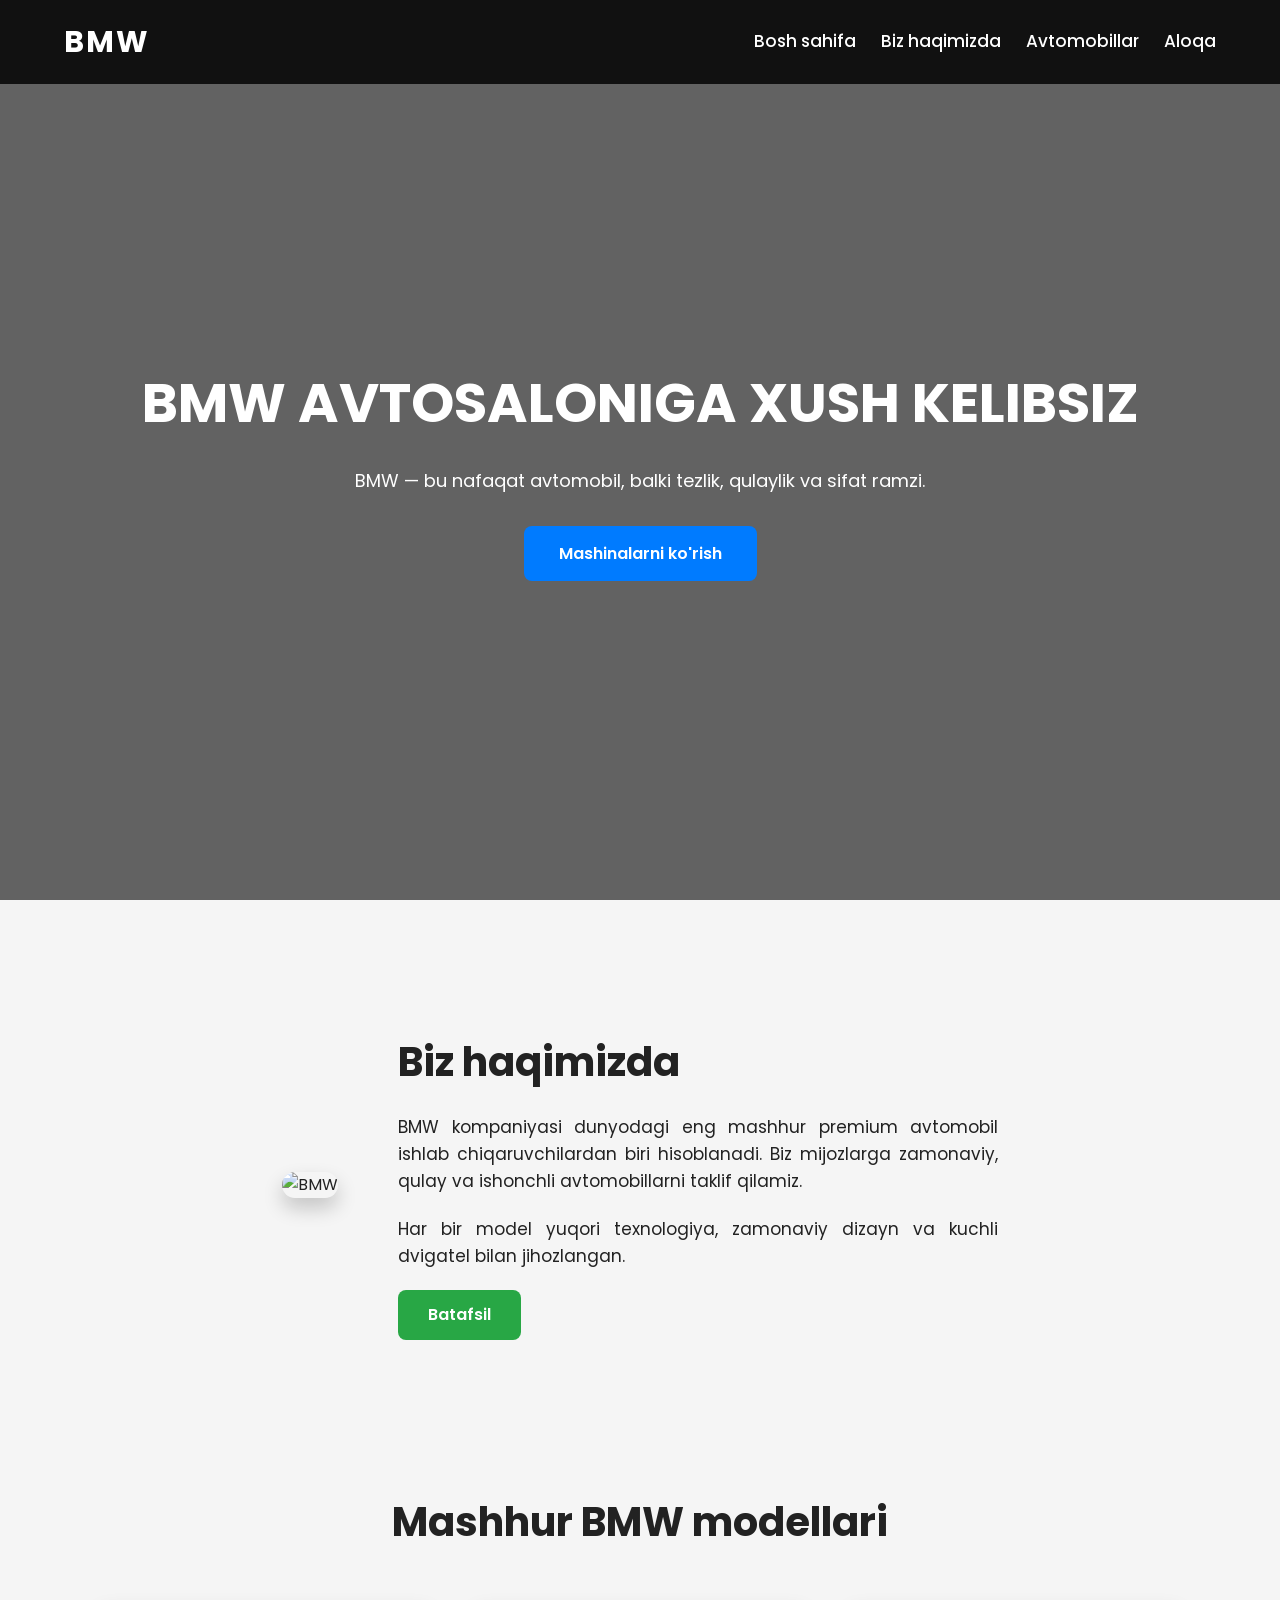
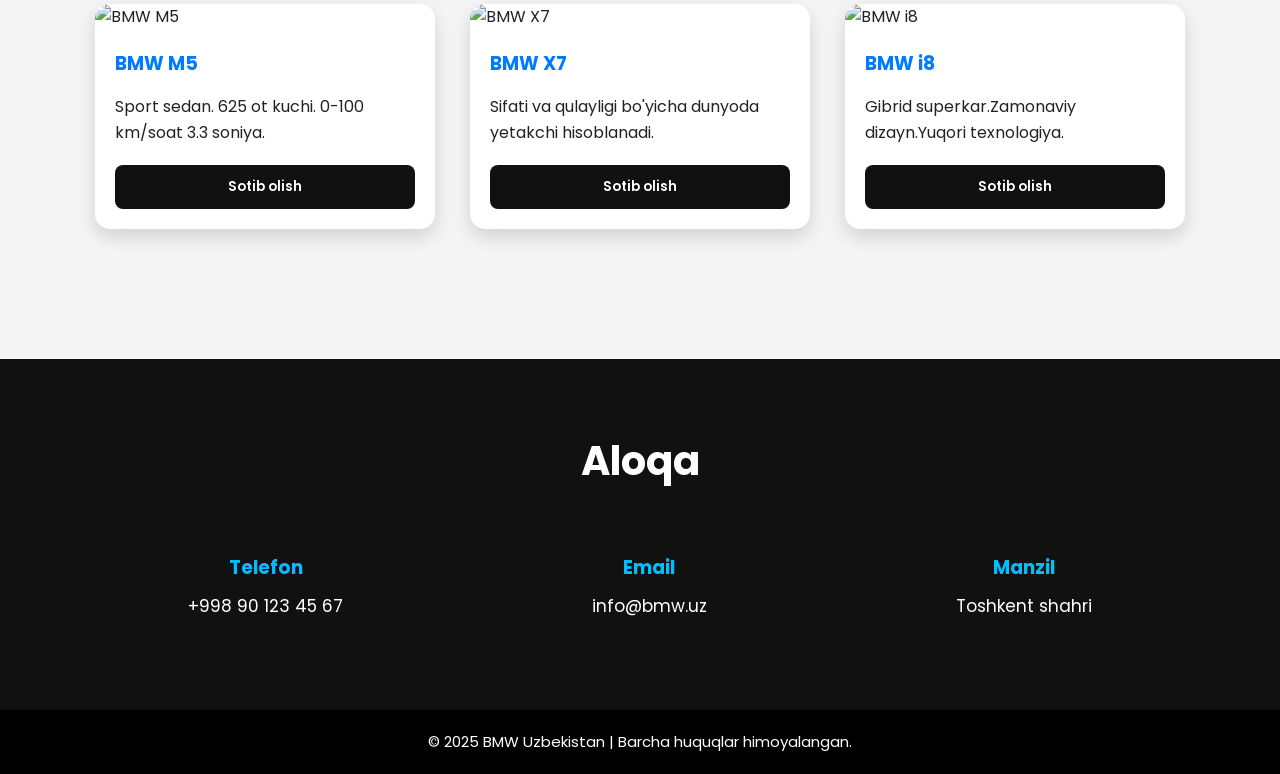
==== index.html @ 4f92a571 "Add files via upload" ====
<!DOCTYPE html>
<html lang="uz">
<head>
    <meta charset="UTF-8">
    <meta name="viewport" content="width=device-width, initial-scale=1.0">
    <title>BMW Avtosalon</title>

    <link rel="stylesheet" href="style.css">

    <link rel="preconnect" href="https://fonts.googleapis.com">
    <link rel="preconnect" href="https://fonts.gstatic.com" crossorigin>

    <link href="https://fonts.googleapis.com/css2?family=Poppins:wght@300;400;500;600;700&display=swap" rel="stylesheet">

</head>

<body>

<header>

<div class="container">

<div class="logo">
    <h2>BMW</h2>
</div>

<nav>

<ul>

<li><a href="#home">Bosh sahifa</a></li>
<li><a href="#about">Biz haqimizda</a></li>
<li><a href="#cars">Avtomobillar</a></li>
<li><a href="#contact">Aloqa</a></li>

</ul>

</nav>

</div>

</header>

<section class="hero" id="home">

<div class="overlay">

<div class="hero-text">

<h1>BMW AVTOSALONIGA XUSH KELIBSIZ</h1>

<p>

BMW — bu nafaqat avtomobil, balki
tezlik, qulaylik va sifat ramzi.

</p>

<a href="#cars" class="btn">

Mashinalarni ko'rish

</a>

</div>

</div>

</section>

<section class="about" id="about">

<div class="about-image">

<img src="https://encrypted-tbn0.gstatic.com/images?q=tbn:ANd9GcTNHf6bqfPuqO3YPXKF5LzJX19sYOgyDBAqsqWjTbrw8A&s" alt="BMW">

</div>

<div class="about-text">

<h2>Biz haqimizda</h2>

<p>

BMW kompaniyasi dunyodagi eng mashhur
premium avtomobil ishlab chiqaruvchilardan
biri hisoblanadi.

Biz mijozlarga zamonaviy,
qulay va ishonchli avtomobillarni
taklif qilamiz.

</p>

<p>

Har bir model yuqori texnologiya,
zamonaviy dizayn va kuchli dvigatel bilan
jihozlangan.

</p>

<a href="#" class="btn2">

Batafsil

</a>

</div>

</section>

<section class="cars" id="cars">

<h2 class="title">

Mashhur BMW modellari

</h2>

<div class="card-box">

<div class="card">

<img src="https://encrypted-tbn0.gstatic.com/images?q=tbn:ANd9GcT64FYaUizYRMPNYz4qA8HR-C6VtlV9y0fZe1PPGdvQcA&s=10" alt="BMW M5">

<div class="card-text">

<h3>BMW M5</h3>

<p>

Sport sedan.
625 ot kuchi.
0-100 km/soat 3.3 soniya.

</p>

<button>Sotib olish</button>

</div>

</div>

<div class="card">

<img src="https://encrypted-tbn0.gstatic.com/images?q=tbn:ANd9GcR_W-xJYG9KPouoNKKwzg4T92QlnNZo16Z9yLbolCxSBg&s" alt="BMW X7">

<div class="card-text">

<h3>BMW X7</h3>

<p>Sifati va qulayligi bo'yicha dunyoda yetakchi hisoblanadi.</p>

<button>Sotib olish</button>

</div>

</div>

<div class="card">

<img src="https://encrypted-tbn0.gstatic.com/images?q=tbn:ANd9GcTW3DzFIX14gtpqi8DrYSePBnY_n35qHfXhavdCRe2hjw&s=10" alt="BMW i8">

<div class="card-text">

<h3>BMW i8</h3>

<p>Gibrid superkar.Zamonaviy dizayn.Yuqori texnologiya.</p>

<button>Sotib olish</button>

</div>

</div>

</div>

</section>

<section class="contact" id="contact">

<h2>Aloqa</h2>

<div class="contact-box">

<div>

<h3>Telefon</h3>

<p>+998 90 123 45 67</p>

</div>

<div>

<h3>Email</h3>

<p>info@bmw.uz</p>

</div>

<div>

<h3>Manzil</h3>

<p>Toshkent shahri</p>

</div>

</div>

</section>

<footer>

<p>

© 2025 BMW Uzbekistan | Barcha huquqlar himoyalangan.

</p>

</footer>

</body>
</html>
---- style.css ----
*{
    margin:0;
    padding:0;
    box-sizing:border-box;
    font-family:'Poppins',sans-serif;
}

body{
    background:#f5f5f5;
    color:#222;
    line-height:1.6;
}
header{
    width:100%;
    background:#111;
    position:fixed;
    top:0;
    left:0;
    z-index:1000;
}

.container{
    width:90%;
    margin:auto;
    display:flex;
    justify-content:space-between;
    align-items:center;
    padding:18px 0;
}

.logo h2{
    color:#fff;
    font-size:30px;
    letter-spacing:2px;
}

nav ul{
    display:flex;
    list-style:none;
}

nav ul li{
    margin-left:25px;
}

nav ul li a{
    text-decoration:none;
    color:#fff;
    font-size:17px;
    transition:.3s;
}

nav ul li a:hover{
    color:#00bfff;
}

.hero{
    height:100vh;
    background:url("https://encrypted-tbn0.gstatic.com/images?q=tbn:ANd9GcRODSFKUngCwSCO0vEW1I7-9L6Vlr7OzxM4tSpPkU-wfg&s=10");
    background-size:cover;
    background-position:center;
}

.overlay{
    width:100%;
    height:100%;
    background:rgba(0,0,0,.6);
    display:flex;
    justify-content:center;
    align-items:center;
    text-align:center;
}

.hero-text{
    color:#fff;
}

.hero-text h1{
    font-size:55px;
    margin-bottom:20px;
}

.hero-text p{
    width:70%;
    margin:auto;
    margin-bottom:30px;
    font-size:18px;
}

.btn{
    display:inline-block;
    background:#007bff;
    color:#fff;
    text-decoration:none;
    padding:15px 35px;
    border-radius:8px;
    transition:.3s;
}

.btn:hover{
    background:#0056b3;
}
.about{
    width:90%;
    margin:90px auto;
    display:flex;
    justify-content:center;
    align-items:center;
    gap:60px;
}

.about-image img{
    width:500px;
    border-radius:15px;
    box-shadow:0 10px 20px rgba(0,0,0,.2);
}

.about-text{
    max-width:600px;
}

.about-text h2{
    font-size:40px;
    margin-bottom:20px;
}

.about-text p{
    margin-bottom:20px;
    font-size:17px;
}

.btn2{
    display:inline-block;
    padding:12px 30px;
    background:#28a745;
    color:#fff;
    text-decoration:none;
    border-radius:8px;
    transition:.3s;
}

.btn2:hover{
    background:#1f7d34;
}

/* CARS */

.cars{
    width:90%;
    margin:auto;
    padding:60px 0;
}

.title{
    text-align:center;
    font-size:40px;
    margin-bottom:50px;
}

.card-box{
    display:flex;
    justify-content:center;
    gap:35px;
    flex-wrap:wrap;
}

.card{
    width:340px;
    background:#fff;
    border-radius:15px;
    overflow:hidden;
    box-shadow:0 8px 20px rgba(0,0,0,.15);
    transition:.4s;
}

.card:hover{
    transform:translateY(-10px);
}

.card img{
    width:100%;
    height:220px;
    object-fit:cover;
}

.card-text{
    padding:20px;
}

.card-text h3{
    margin-bottom:15px;
}

.card-text p{
    margin-bottom:20px;
}

.card button{
    width:100%;
    padding:12px;
    border:none;
    background:#111;
    color:#fff;
    border-radius:8px;
    cursor:pointer;
    transition:.3s;
}

.card button:hover{
    background:#007bff;
}

/* CONTACT */

.contact{
    background:#111;
    color:#fff;
    padding:70px 0;
    margin-top:70px;
}

.contact h2{
    text-align:center;
    font-size:40px;
    margin-bottom:40px;
}

.contact-box{
    width:90%;
    margin:auto;
    display:flex;
    justify-content:space-around;
    flex-wrap:wrap;
    text-align:center;
}

.contact-box div{
    margin:20px;
}

.contact-box h3{
    margin-bottom:10px;
    color:#00bfff;
}

/* FOOTER */

footer{
    background:#000;
    color:#fff;
    text-align:center;
    padding:20px;
}

/* RESPONSIVE */

@media(max-width:992px){

.about{
    flex-direction:column;
    text-align:center;
}

.about-image img{
    width:100%;
}

.hero-text h1{
    font-size:40px;
}

.hero-text p{
    width:90%;
}

}

@media(max-width:768px){

.container{
    flex-direction:column;
}

nav ul{
    flex-direction:column;
    align-items:center;
    margin-top:15px;
}

nav ul li{
    margin:10px 0;
}

.hero-text h1{
    font-size:32px;
}

.title{
    font-size:32px;
}

.about-text h2{
    font-size:32px;
}

.contact-box{
    flex-direction:column;
}

.card{
    width:100%;
}

}
html{
    scroll-behavior:smooth;
}

.card img{
    transition:.5s;
}

.card:hover img{
    transform:scale(1.05);
}

.btn,
.btn2,
button{
    font-weight:600;
}

section{
    padding-top:40px;
}

.logo{
    cursor:pointer;
}

nav ul li a{
    font-weight:500;
}

.card-text h3{
    color:#007bff;
}

.about-text p{
    text-align:justify;
}

footer p{
    font-size:15px;
}

.contact p{
    font-size:17px;
}

.hero-text{
    animation:fade 1.2s ease;
}

@keyframes fade{
    from{
        opacity:0;
        transform:translateY(40px);
    }
    to{
        opacity:1;
        transform:translateY(0);
    }
}
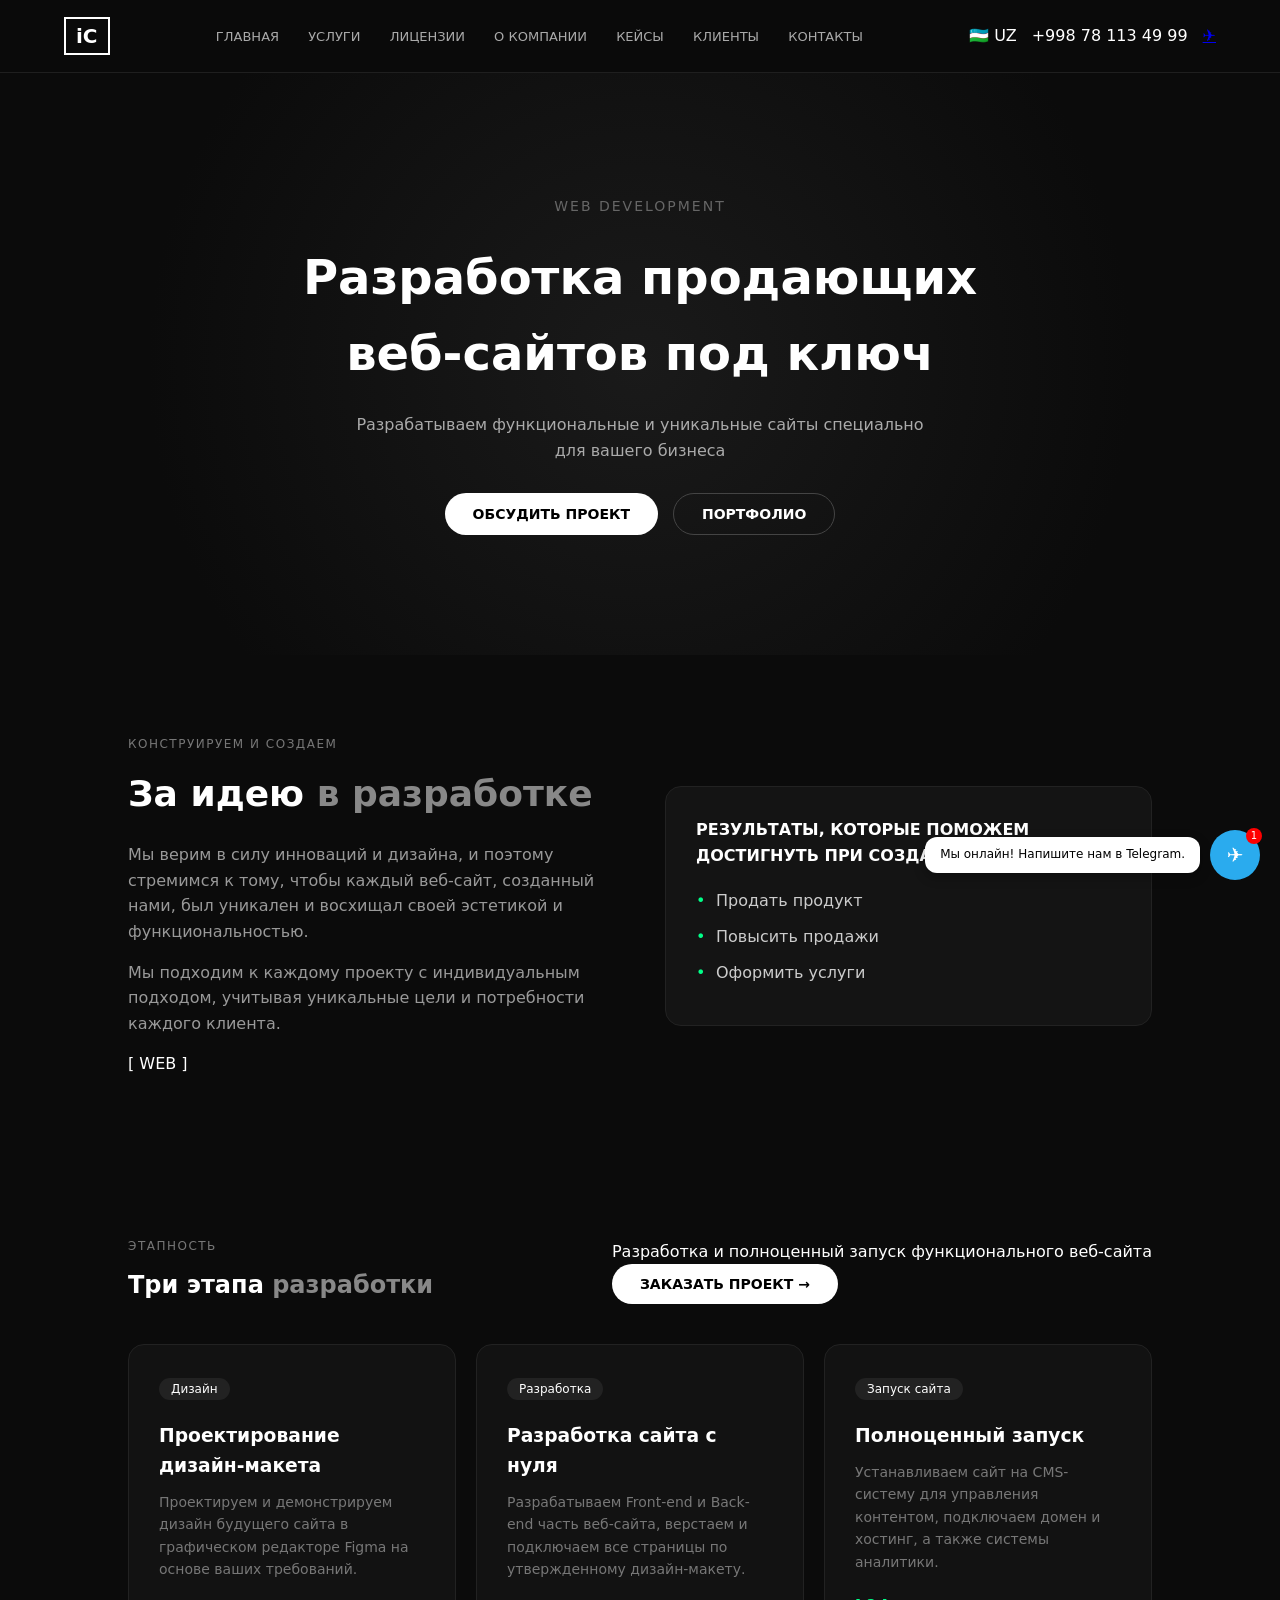
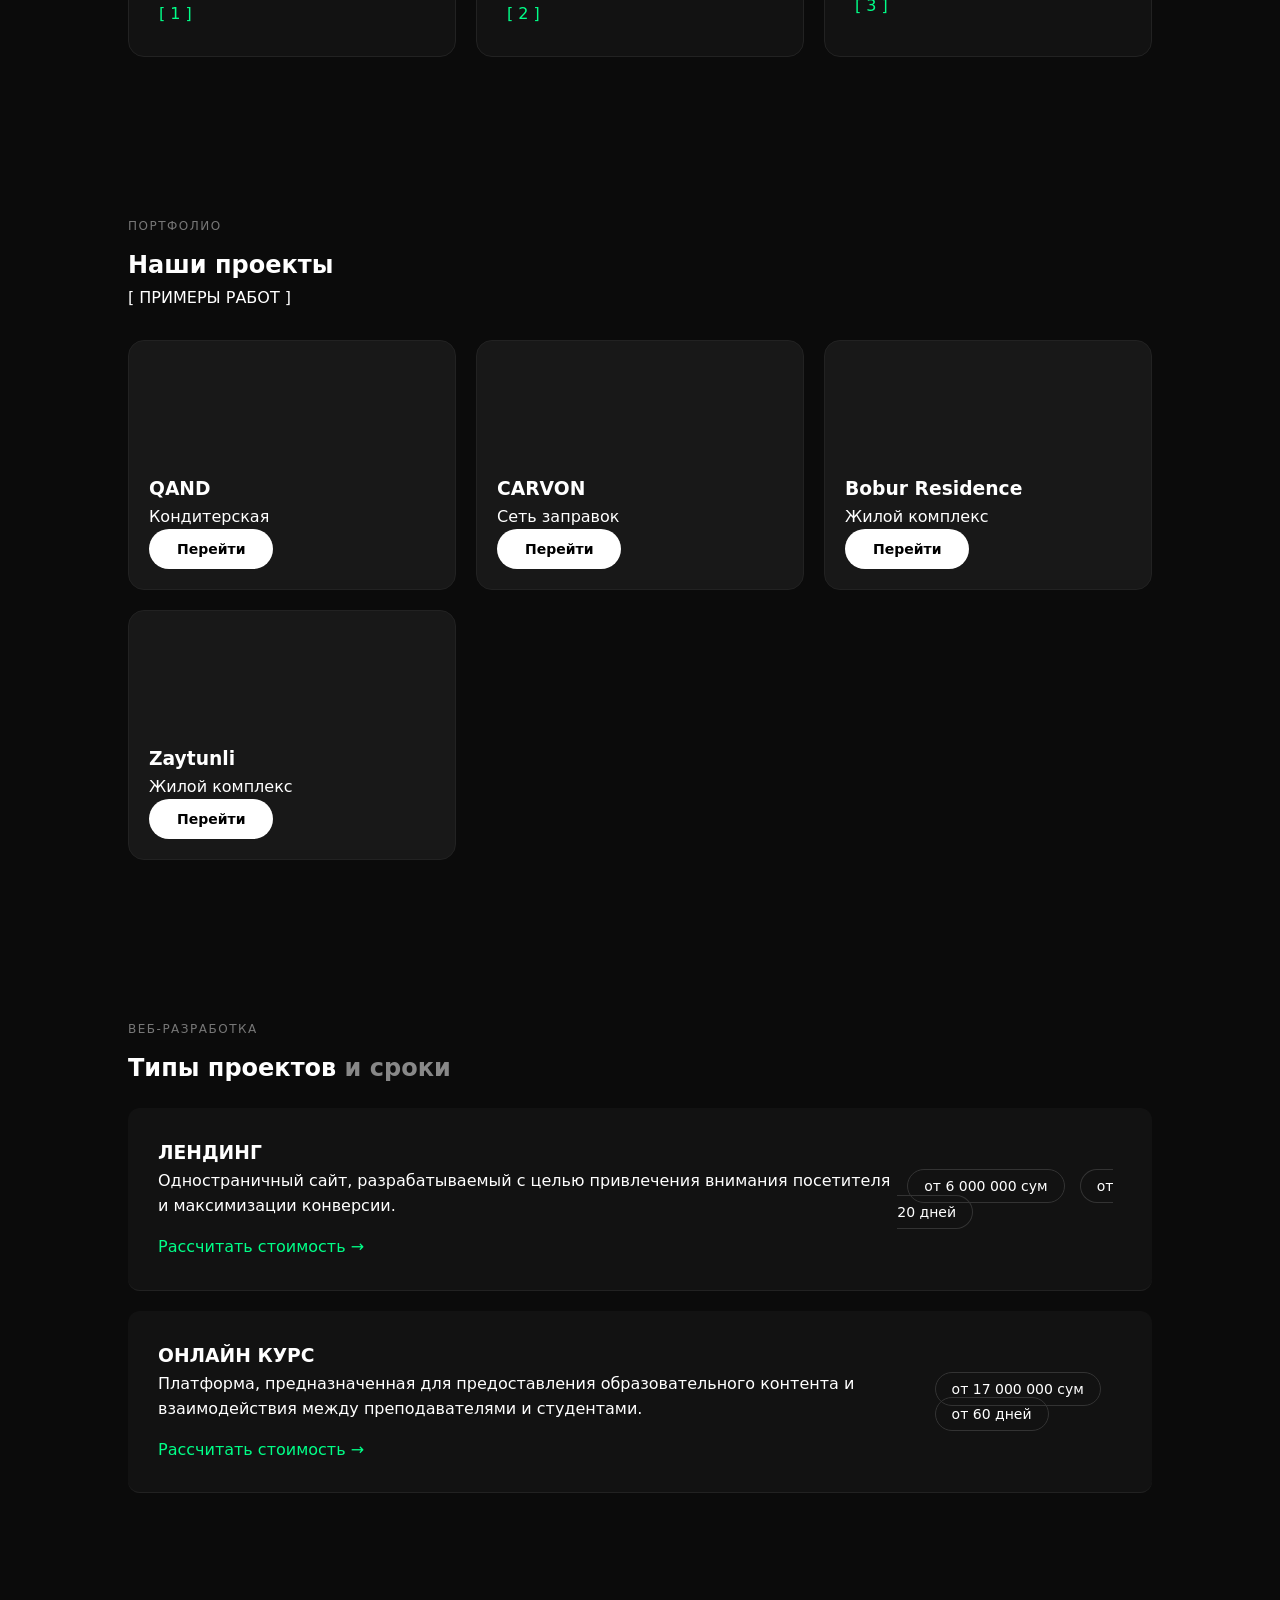
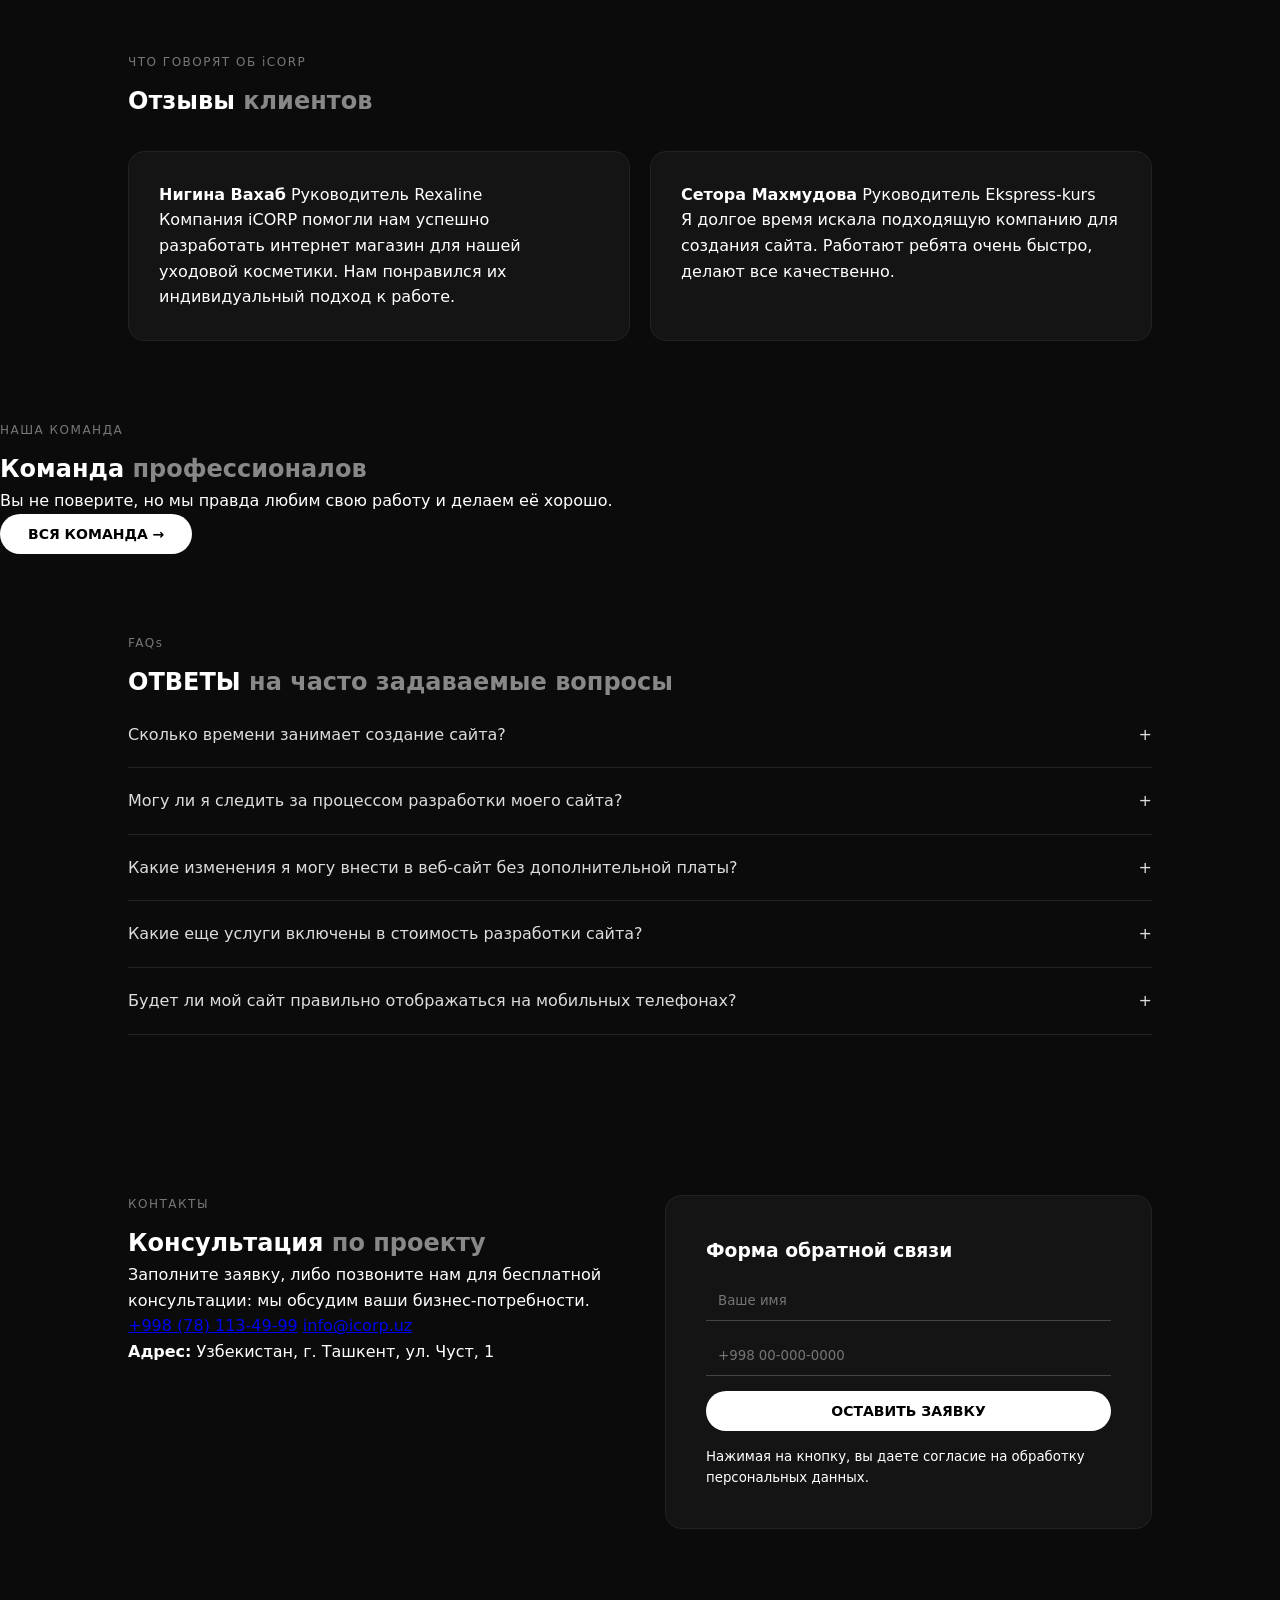
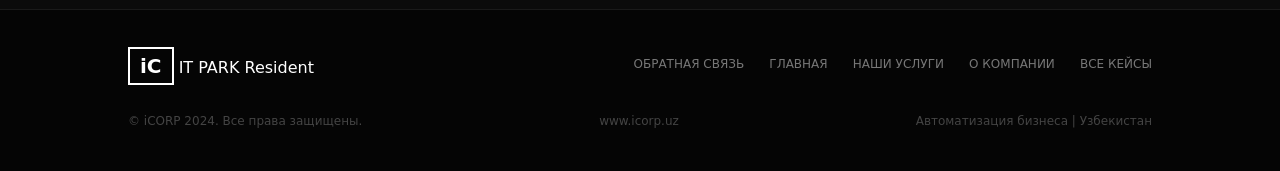
==== commit a0105f0e: "Add files via upload" ====
--- a/index.html
+++ b/index.html
@@ -1,226 +1,265 @@
 <!DOCTYPE html>
-<html lang="uz">
+<html lang="ru">
 <head>
     <meta charset="UTF-8">
     <meta name="viewport" content="width=device-width, initial-scale=1.0">
-    <title>BMW Avtosalon</title>
-
+    <title>iCORP — Разработка продающих веб-сайтов</title>
     <link rel="stylesheet" href="style.css">
-
-    <link rel="preconnect" href="https://fonts.googleapis.com">
-    <link rel="preconnect" href="https://fonts.gstatic.com" crossorigin>
-
-    <link href="https://fonts.googleapis.com/css2?family=Poppins:wght@300;400;500;600;700&display=swap" rel="stylesheet">
-
 </head>
-
 <body>
 
-<header>
-
-<div class="container">
-
-<div class="logo">
-    <h2>BMW</h2>
-</div>
-
-<nav>
-
-<ul>
-
-<li><a href="#home">Bosh sahifa</a></li>
-<li><a href="#about">Biz haqimizda</a></li>
-<li><a href="#cars">Avtomobillar</a></li>
-<li><a href="#contact">Aloqa</a></li>
-
-</ul>
-
-</nav>
-
-</div>
-
-</header>
-
-<section class="hero" id="home">
-
-<div class="overlay">
-
-<div class="hero-text">
-
-<h1>BMW AVTOSALONIGA XUSH KELIBSIZ</h1>
-
-<p>
-
-BMW — bu nafaqat avtomobil, balki
-tezlik, qulaylik va sifat ramzi.
-
-</p>
-
-<a href="#cars" class="btn">
-
-Mashinalarni ko'rish
-
-</a>
-
-</div>
-
-</div>
-
-</section>
-
-<section class="about" id="about">
-
-<div class="about-image">
-
-<img src="https://encrypted-tbn0.gstatic.com/images?q=tbn:ANd9GcTNHf6bqfPuqO3YPXKF5LzJX19sYOgyDBAqsqWjTbrw8A&s" alt="BMW">
-
-</div>
-
-<div class="about-text">
-
-<h2>Biz haqimizda</h2>
-
-<p>
-
-BMW kompaniyasi dunyodagi eng mashhur
-premium avtomobil ishlab chiqaruvchilardan
-biri hisoblanadi.
-
-Biz mijozlarga zamonaviy,
-qulay va ishonchli avtomobillarni
-taklif qilamiz.
-
-</p>
-
-<p>
-
-Har bir model yuqori texnologiya,
-zamonaviy dizayn va kuchli dvigatel bilan
-jihozlangan.
-
-</p>
-
-<a href="#" class="btn2">
-
-Batafsil
-
-</a>
-
-</div>
-
-</section>
-
-<section class="cars" id="cars">
-
-<h2 class="title">
-
-Mashhur BMW modellari
-
-</h2>
-
-<div class="card-box">
-
-<div class="card">
-
-<img src="https://encrypted-tbn0.gstatic.com/images?q=tbn:ANd9GcT64FYaUizYRMPNYz4qA8HR-C6VtlV9y0fZe1PPGdvQcA&s=10" alt="BMW M5">
-
-<div class="card-text">
-
-<h3>BMW M5</h3>
-
-<p>
-
-Sport sedan.
-625 ot kuchi.
-0-100 km/soat 3.3 soniya.
-
-</p>
-
-<button>Sotib olish</button>
-
-</div>
-
-</div>
-
-<div class="card">
-
-<img src="https://encrypted-tbn0.gstatic.com/images?q=tbn:ANd9GcR_W-xJYG9KPouoNKKwzg4T92QlnNZo16Z9yLbolCxSBg&s" alt="BMW X7">
-
-<div class="card-text">
-
-<h3>BMW X7</h3>
-
-<p>Sifati va qulayligi bo'yicha dunyoda yetakchi hisoblanadi.</p>
-
-<button>Sotib olish</button>
-
-</div>
-
-</div>
-
-<div class="card">
-
-<img src="https://encrypted-tbn0.gstatic.com/images?q=tbn:ANd9GcTW3DzFIX14gtpqi8DrYSePBnY_n35qHfXhavdCRe2hjw&s=10" alt="BMW i8">
-
-<div class="card-text">
-
-<h3>BMW i8</h3>
-
-<p>Gibrid superkar.Zamonaviy dizayn.Yuqori texnologiya.</p>
-
-<button>Sotib olish</button>
-
-</div>
-
-</div>
-
-</div>
-
-</section>
-
-<section class="contact" id="contact">
-
-<h2>Aloqa</h2>
-
-<div class="contact-box">
-
-<div>
-
-<h3>Telefon</h3>
-
-<p>+998 90 123 45 67</p>
-
-</div>
-
-<div>
-
-<h3>Email</h3>
-
-<p>info@bmw.uz</p>
-
-</div>
-
-<div>
-
-<h3>Manzil</h3>
-
-<p>Toshkent shahri</p>
-
-</div>
-
-</div>
-
-</section>
-
-<footer>
-
-<p>
-
-© 2025 BMW Uzbekistan | Barcha huquqlar himoyalangan.
-
-</p>
-
-</footer>
+    <!-- Header Section -->
+    <header class="header">
+        <div class="logo">
+            <span class="logo-box">iC</span>
+        </div>
+        <nav class="nav">
+            <a href="#">ГЛАВНАЯ</a>
+            <a href="#">УСЛУГИ</a>
+            <a href="#">ЛИЦЕНЗИИ</a>
+            <a href="#">О КОМПАНИИ</a>
+            <a href="#">КЕЙСЫ</a>
+            <a href="#">КЛИЕНТЫ</a>
+            <a href="#">КОНТАКТЫ</a>
+        </nav>
+        <div class="header-contacts">
+            <span class="lang-switch">🇺🇿 UZ</span>
+            <a href="tel:+998781134999" class="phone">+998 78 113 49 99</a>
+            <a href="#" class="telegram-icon">✈️</a>
+        </div>
+    </header>
+
+    <!-- Hero Section -->
+    <section class="hero">
+        <span class="sub-title">WEB DEVELOPMENT</span>
+        <h1>Разработка продающих<br>веб-сайтов под ключ</h1>
+        <p>Разрабатываем функциональные и уникальные сайты специально для вашего бизнеса</p>
+        <div class="hero-buttons">
+            <button class="btn btn-white">ОБСУДИТЬ ПРОЕКТ</button>
+            <button class="btn btn-outline">ПОРТФОЛИО</button>
+        </div>
+    </section>
+
+    <!-- About Section -->
+    <section class="about">
+        <div class="about-left">
+            <span class="sub-title-sm">КОНСТРУИРУЕМ И СОЗДАЕМ</span>
+            <h2>За идею <span>в разработке</span></h2>
+            <p>Мы верим в силу инноваций и дизайна, и поэтому стремимся к тому, чтобы каждый веб-сайт, созданный нами, был уникален и восхищал своей эстетикой и функциональностью.</p>
+            <p>Мы подходим к каждому проекту с индивидуальным подходом, учитывая уникальные цели и потребности каждого клиента.</p>
+            <span class="tag">[ WEB ]</span>
+        </div>
+        <div class="about-right">
+            <div class="card-box">
+                <h4>РЕЗУЛЬТАТЫ, КОТОРЫЕ ПОМОЖЕМ ДОСТИГНУТЬ ПРИ СОЗДАНИИ САЙТА:</h4>
+                <ul>
+                    <li>Продать продукт</li>
+                    <li>Повысить продажи</li>
+                    <li>Оформить услуги</li>
+                </ul>
+            </div>
+        </div>
+    </section>
+
+    <!-- Three Steps Section -->
+    <section class="steps-section">
+        <div class="steps-header">
+            <div>
+                <span class="sub-title-sm">ЭТАПНОСТЬ</span>
+                <h2>Три этапа <span>разработки</span></h2>
+            </div>
+            <div class="project-box">
+                <p>Разработка и полноценный запуск функционального веб-сайта</p>
+                <button class="btn btn-white btn-sm">ЗАКАЗАТЬ ПРОЕКТ &rarr;</button>
+            </div>
+        </div>
+
+        <div class="steps-cards">
+            <div class="step-card">
+                <span class="pill">Дизайн</span>
+                <h3>Проектирование дизайн-макета</h3>
+                <p>Проектируем и демонстрируем дизайн будущего сайта в графическом редакторе Figma на основе ваших требований.</p>
+                <span class="step-num">[ 1 ]</span>
+            </div>
+            <div class="step-card">
+                <span class="pill">Разработка</span>
+                <h3>Разработка сайта с нуля</h3>
+                <p>Разрабатываем Front-end и Back-end часть веб-сайта, верстаем и подключаем все страницы по утвержденному дизайн-макету.</p>
+                <span class="step-num">[ 2 ]</span>
+            </div>
+            <div class="step-card">
+                <span class="pill">Запуск сайта</span>
+                <h3>Полноценный запуск</h3>
+                <p>Устанавливаем сайт на CMS-систему для управления контентом, подключаем домен и хостинг, а также системы аналитики.</p>
+                <span class="step-num">[ 3 ]</span>
+            </div>
+        </div>
+    </section>
+
+    <!-- Portfolio Section -->
+    <section class="portfolio">
+        <div class="portfolio-header">
+            <div>
+                <span class="sub-title-sm">ПОРТФОЛИО</span>
+                <h2>Наши проекты</h2>
+            </div>
+            <span class="tag">[ ПРИМЕРЫ РАБОТ ]</span>
+        </div>
+        <div class="portfolio-grid">
+            <div class="portfolio-card">
+                <div class="card-content">
+                    <h3>QAND</h3>
+                    <p>Кондитерская</p>
+                    <button class="btn btn-white">Перейти</button>
+                </div>
+            </div>
+            <div class="portfolio-card">
+                <div class="card-content">
+                    <h3>CARVON</h3>
+                    <p>Сеть заправок</p>
+                    <button class="btn btn-white">Перейти</button>
+                </div>
+            </div>
+            <div class="portfolio-card">
+                <div class="card-content">
+                    <h3>Bobur Residence</h3>
+                    <p>Жилой комплекс</p>
+                    <button class="btn btn-white">Перейти</button>
+                </div>
+            </div>
+            <div class="portfolio-card">
+                <div class="card-content">
+                    <h3>Zaytunli</h3>
+                    <p>Жилой комплекс</p>
+                    <button class="btn btn-white">Перейти</button>
+                </div>
+            </div>
+        </div>
+    </section>
+
+    <!-- Project Types Section -->
+    <section class="project-types">
+        <span class="sub-title-sm">ВЕБ-РАЗРАБОТКА</span>
+        <h2>Типы проектов <span>и сроки</span></h2>
+        
+        <div class="type-item">
+            <div class="type-info">
+                <h3>ЛЕНДИНГ</h3>
+                <p>Одностраничный сайт, разрабатываемый с целью привлечения внимания посетителя и максимизации конверсии.</p>
+                <a href="#" class="calc-link">Рассчитать стоимость &rarr;</a>
+            </div>
+            <div class="type-meta">
+                <span class="badge">от 6 000 000 сум</span>
+                <span class="badge">от 20 дней</span>
+            </div>
+        </div>
+
+        <div class="type-item">
+            <div class="type-info">
+                <h3>ОНЛАЙН КУРС</h3>
+                <p>Платформа, предназначенная для предоставления образовательного контента и взаимодействия между преподавателями и студентами.</p>
+                <a href="#" class="calc-link">Рассчитать стоимость &rarr;</a>
+            </div>
+            <div class="type-meta">
+                <span class="badge">от 17 000 000 сум</span>
+                <span class="badge">от 60 дней</span>
+            </div>
+        </div>
+    </section>
+
+    <!-- Reviews Section -->
+    <section class="reviews">
+        <span class="sub-title-sm">ЧТО ГОВОРЯТ ОБ iCORP</span>
+        <h2>Отзывы <span>клиентов</span></h2>
+        <div class="reviews-grid">
+            <div class="review-card">
+                <div class="author-info">
+                    <strong>Нигина Вахаб</strong>
+                    <span>Руководитель Rexaline</span>
+                </div>
+                <p>Компания iCORP помогли нам успешно разработать интернет магазин для нашей уходовой косметики. Нам понравился их индивидуальный подход к работе.</p>
+            </div>
+            <div class="review-card">
+                <div class="author-info">
+                    <strong>Сетора Махмудова</strong>
+                    <span>Руководитель Ekspress-kurs</span>
+                </div>
+                <p>Я долгое время искала подходящую компанию для создания сайта. Работают ребята очень быстро, делают все качественно.</p>
+            </div>
+        </div>
+    </section>
+
+    <!-- Team Section -->
+    <section class="team">
+        <span class="sub-title-sm">НАША КОМАНДА</span>
+        <h2>Команда <span>профессионалов</span></h2>
+        <p>Вы не поверите, но мы правда любим свою работу и делаем её хорошо.</p>
+        <button class="btn btn-white">ВСЯ КОМАНДА &rarr;</button>
+    </section>
+
+    <!-- FAQ Section -->
+    <section class="faq">
+        <span class="sub-title-sm">FAQs</span>
+        <h2>ОТВЕТЫ <span>на часто задаваемые вопросы</span></h2>
+        
+        <div class="faq-accordion">
+            <div class="faq-item">Сколько времени занимает создание сайта? <span>+</span></div>
+            <div class="faq-item">Могу ли я следить за процессом разработки моего сайта? <span>+</span></div>
+            <div class="faq-item">Какие изменения я могу внести в веб-сайт без дополнительной платы? <span>+</span></div>
+            <div class="faq-item">Какие еще услуги включены в стоимость разработки сайта? <span>+</span></div>
+            <div class="faq-item">Будет ли мой сайт правильно отображаться на мобильных телефонах? <span>+</span></div>
+        </div>
+    </section>
+
+    <!-- Contact & Form Section -->
+    <section class="contact-section">
+        <div class="contact-info">
+            <span class="sub-title-sm">КОНТАКТЫ</span>
+            <h2>Консультация <span>по проекту</span></h2>
+            <p>Заполните заявку, либо позвоните нам для бесплатной консультации: мы обсудим ваши бизнес-потребности.</p>
+            <div class="contact-details">
+                <a href="tel:+998781134999" class="phone-lg">+998 (78) 113-49-99</a>
+                <a href="mailto:info@icorp.uz" class="email">info@icorp.uz</a>
+            </div>
+            <p><strong>Адрес:</strong> Узбекистан, г. Ташкент, ул. Чуст, 1</p>
+        </div>
+
+        <form class="contact-form">
+            <h3>Форма обратной связи</h3>
+            <input type="text" placeholder="Ваше имя" required>
+            <input type="tel" placeholder="+998 00-000-0000" required>
+            <button type="submit" class="btn btn-white">ОСТАВИТЬ ЗАЯВКУ</button>
+            <small>Нажимая на кнопку, вы даете согласие на обработку персональных данных.</small>
+        </form>
+    </section>
+
+    <!-- Footer -->
+    <footer class="footer">
+        <div class="footer-top">
+            <div class="footer-logo">
+                <span class="logo-box">iC</span>
+                <span class="it-park">IT PARK Resident</span>
+            </div>
+            <div class="footer-links">
+                <a href="#">ОБРАТНАЯ СВЯЗЬ</a>
+                <a href="#">ГЛАВНАЯ</a>
+                <a href="#">НАШИ УСЛУГИ</a>
+                <a href="#">О КОМПАНИИ</a>
+                <a href="#">ВСЕ КЕЙСЫ</a>
+            </div>
+        </div>
+        <div class="footer-bottom">
+            <p>© iCORP 2024. Все права защищены.</p>
+            <p>www.icorp.uz</p>
+            <p>Автоматизация бизнеса | Узбекистан</p>
+        </div>
+    </footer>
+
+    <!-- Fixed Telegram Floating Widget -->
+    <div class="telegram-widget">
+        <span class="widget-chat">Мы онлайн! Напишите нам в Telegram.</span>
+        <a href="#" class="widget-btn">✈️ <span class="badge-count">1</span></a>
+    </div>
 
 </body>
 </html>
--- a/style.css
+++ b/style.css
@@ -1,374 +1,430 @@
-*{
-    margin:0;
-    padding:0;
-    box-sizing:border-box;
-    font-family:'Poppins',sans-serif;
-}
-
-body{
-    background:#f5f5f5;
-    color:#222;
-    line-height:1.6;
-}
-header{
-    width:100%;
-    background:#111;
-    position:fixed;
-    top:0;
-    left:0;
-    z-index:1000;
-}
-
-.container{
-    width:90%;
-    margin:auto;
-    display:flex;
-    justify-content:space-between;
-    align-items:center;
-    padding:18px 0;
-}
-
-.logo h2{
-    color:#fff;
-    font-size:30px;
-    letter-spacing:2px;
-}
-
-nav ul{
-    display:flex;
-    list-style:none;
-}
-
-nav ul li{
-    margin-left:25px;
-}
-
-nav ul li a{
-    text-decoration:none;
-    color:#fff;
-    font-size:17px;
-    transition:.3s;
-}
-
-nav ul li a:hover{
-    color:#00bfff;
-}
-
-.hero{
-    height:100vh;
-    background:url("https://encrypted-tbn0.gstatic.com/images?q=tbn:ANd9GcRODSFKUngCwSCO0vEW1I7-9L6Vlr7OzxM4tSpPkU-wfg&s=10");
-    background-size:cover;
-    background-position:center;
-}
-
-.overlay{
-    width:100%;
-    height:100%;
-    background:rgba(0,0,0,.6);
-    display:flex;
-    justify-content:center;
-    align-items:center;
-    text-align:center;
-}
-
-.hero-text{
-    color:#fff;
-}
-
-.hero-text h1{
-    font-size:55px;
-    margin-bottom:20px;
-}
-
-.hero-text p{
-    width:70%;
-    margin:auto;
-    margin-bottom:30px;
-    font-size:18px;
-}
-
-.btn{
-    display:inline-block;
-    background:#007bff;
-    color:#fff;
-    text-decoration:none;
-    padding:15px 35px;
-    border-radius:8px;
-    transition:.3s;
-}
-
-.btn:hover{
-    background:#0056b3;
-}
-.about{
-    width:90%;
-    margin:90px auto;
-    display:flex;
-    justify-content:center;
-    align-items:center;
-    gap:60px;
-}
-
-.about-image img{
-    width:500px;
-    border-radius:15px;
-    box-shadow:0 10px 20px rgba(0,0,0,.2);
-}
-
-.about-text{
-    max-width:600px;
-}
-
-.about-text h2{
-    font-size:40px;
-    margin-bottom:20px;
-}
-
-.about-text p{
-    margin-bottom:20px;
-    font-size:17px;
-}
-
-.btn2{
-    display:inline-block;
-    padding:12px 30px;
-    background:#28a745;
-    color:#fff;
-    text-decoration:none;
-    border-radius:8px;
-    transition:.3s;
-}
-
-.btn2:hover{
-    background:#1f7d34;
-}
-
-/* CARS */
-
-.cars{
-    width:90%;
-    margin:auto;
-    padding:60px 0;
-}
-
-.title{
-    text-align:center;
-    font-size:40px;
-    margin-bottom:50px;
-}
-
-.card-box{
-    display:flex;
-    justify-content:center;
-    gap:35px;
-    flex-wrap:wrap;
-}
-
-.card{
-    width:340px;
-    background:#fff;
-    border-radius:15px;
-    overflow:hidden;
-    box-shadow:0 8px 20px rgba(0,0,0,.15);
-    transition:.4s;
-}
-
-.card:hover{
-    transform:translateY(-10px);
-}
-
-.card img{
-    width:100%;
-    height:220px;
-    object-fit:cover;
-}
-
-.card-text{
-    padding:20px;
-}
-
-.card-text h3{
-    margin-bottom:15px;
-}
-
-.card-text p{
-    margin-bottom:20px;
-}
-
-.card button{
-    width:100%;
-    padding:12px;
-    border:none;
-    background:#111;
-    color:#fff;
-    border-radius:8px;
-    cursor:pointer;
-    transition:.3s;
-}
-
-.card button:hover{
-    background:#007bff;
-}
-
-/* CONTACT */
-
-.contact{
-    background:#111;
-    color:#fff;
-    padding:70px 0;
-    margin-top:70px;
-}
-
-.contact h2{
-    text-align:center;
-    font-size:40px;
-    margin-bottom:40px;
-}
-
-.contact-box{
-    width:90%;
-    margin:auto;
-    display:flex;
-    justify-content:space-around;
-    flex-wrap:wrap;
-    text-align:center;
-}
-
-.contact-box div{
-    margin:20px;
-}
-
-.contact-box h3{
-    margin-bottom:10px;
-    color:#00bfff;
-}
-
-/* FOOTER */
-
-footer{
-    background:#000;
-    color:#fff;
-    text-align:center;
-    padding:20px;
-}
-
-/* RESPONSIVE */
-
-@media(max-width:992px){
-
-.about{
-    flex-direction:column;
-    text-align:center;
-}
-
-.about-image img{
-    width:100%;
-}
-
-.hero-text h1{
-    font-size:40px;
-}
-
-.hero-text p{
-    width:90%;
-}
-
-}
-
-@media(max-width:768px){
-
-.container{
-    flex-direction:column;
-}
-
-nav ul{
-    flex-direction:column;
-    align-items:center;
-    margin-top:15px;
-}
-
-nav ul li{
-    margin:10px 0;
-}
-
-.hero-text h1{
-    font-size:32px;
-}
-
-.title{
-    font-size:32px;
-}
-
-.about-text h2{
-    font-size:32px;
-}
-
-.contact-box{
-    flex-direction:column;
-}
-
-.card{
-    width:100%;
-}
-
-}
-html{
-    scroll-behavior:smooth;
-}
-
-.card img{
-    transition:.5s;
-}
-
-.card:hover img{
-    transform:scale(1.05);
-}
-
-.btn,
-.btn2,
-button{
-    font-weight:600;
-}
-
-section{
-    padding-top:40px;
-}
-
-.logo{
-    cursor:pointer;
-}
-
-nav ul li a{
-    font-weight:500;
-}
-
-.card-text h3{
-    color:#007bff;
-}
-
-.about-text p{
-    text-align:justify;
-}
-
-footer p{
-    font-size:15px;
-}
-
-.contact p{
-    font-size:17px;
-}
-
-.hero-text{
-    animation:fade 1.2s ease;
-}
-
-@keyframes fade{
-    from{
-        opacity:0;
-        transform:translateY(40px);
+/* General Resets */
+* {
+    margin: 0;
+    padding: 0;
+    box-sizing: border-box;
+    font-family: 'Inter', system-ui, -apple-system, sans-serif;
+}
+
+body {
+    background-color: #0b0b0b;
+    color: #ffffff;
+    line-height: 1.6;
+    overflow-x: hidden;
+}
+
+/* Typography Helpers */
+h1, h2, h3, h4 {
+    color: #ffffff;
+}
+
+h2 span {
+    color: #888888;
+}
+
+.sub-title {
+    color: #666;
+    font-size: 14px;
+    letter-spacing: 2px;
+}
+
+.sub-title-sm {
+    color: #777;
+    font-size: 12px;
+    letter-spacing: 1.5px;
+    display: block;
+    margin-bottom: 10px;
+}
+
+/* Buttons */
+.btn {
+    padding: 12px 28px;
+    border-radius: 30px;
+    font-weight: 600;
+    font-size: 14px;
+    cursor: pointer;
+    transition: all 0.3s ease;
+    border: none;
+}
+
+.btn-white {
+    background-color: #ffffff;
+    color: #000000;
+}
+
+.btn-white:hover {
+    background-color: #e0e0e0;
+}
+
+.btn-outline {
+    background: transparent;
+    color: #ffffff;
+    border: 1px solid #444;
+}
+
+.btn-outline:hover {
+    border-color: #ffffff;
+}
+
+/* Header */
+.header {
+    display: flex;
+    justify-content: space-between;
+    align-items: center;
+    padding: 20px 5%;
+    background-color: rgba(11, 11, 11, 0.9);
+    position: sticky;
+    top: 0;
+    z-index: 1000;
+    border-bottom: 1px solid #1f1f1f;
+}
+
+.logo-box {
+    border: 2px solid #fff;
+    padding: 5px 10px;
+    font-weight: bold;
+    font-size: 20px;
+}
+
+.nav a {
+    color: #aaa;
+    text-decoration: none;
+    margin: 0 12px;
+    font-size: 13px;
+    transition: color 0.3s;
+}
+
+.nav a:hover {
+    color: #fff;
+}
+
+.header-contacts {
+    display: flex;
+    align-items: center;
+    gap: 15px;
+}
+
+.phone {
+    color: #fff;
+    text-decoration: none;
+    font-weight: 500;
+}
+
+/* Hero Section */
+.hero {
+    text-align: center;
+    padding: 120px 20px;
+    background: radial-gradient(circle at center, #1a1a1a 0%, #0b0b0b 70%);
+}
+
+.hero h1 {
+    font-size: 48px;
+    margin: 20px 0;
+    font-weight: 700;
+}
+
+.hero p {
+    color: #aaa;
+    max-width: 600px;
+    margin: 0 auto 30px;
+}
+
+.hero-buttons {
+    display: flex;
+    gap: 15px;
+    justify-content: center;
+}
+
+/* About Section */
+.about {
+    display: grid;
+    grid-template-columns: 1fr 1fr;
+    gap: 50px;
+    padding: 80px 10%;
+    align-items: center;
+}
+
+.about-left h2 {
+    font-size: 36px;
+    margin-bottom: 20px;
+}
+
+.about-left p {
+    color: #999;
+    margin-bottom: 15px;
+}
+
+.card-box {
+    background: #141414;
+    border: 1px solid #222;
+    padding: 30px;
+    border-radius: 16px;
+}
+
+.card-box ul {
+    list-style: none;
+    margin-top: 20px;
+}
+
+.card-box li {
+    margin-bottom: 10px;
+    color: #ccc;
+    position: relative;
+    padding-left: 20px;
+}
+
+.card-box li::before {
+    content: "•";
+    color: #00ff88;
+    position: absolute;
+    left: 0;
+}
+
+/* Steps Section */
+.steps-section {
+    padding: 80px 10%;
+}
+
+.steps-header {
+    display: flex;
+    justify-content: space-between;
+    align-items: flex-end;
+    margin-bottom: 40px;
+}
+
+.steps-cards {
+    display: grid;
+    grid-template-columns: repeat(auto-fit, minmax(280px, 1fr));
+    gap: 20px;
+}
+
+.step-card {
+    background: #121212;
+    border: 1px solid #222;
+    padding: 30px;
+    border-radius: 16px;
+    position: relative;
+}
+
+.pill {
+    background: #222;
+    padding: 4px 12px;
+    border-radius: 12px;
+    font-size: 12px;
+}
+
+.step-card h3 {
+    margin: 20px 0 10px;
+}
+
+.step-card p {
+    color: #777;
+    font-size: 14px;
+}
+
+.step-num {
+    color: #00ff88;
+    margin-top: 20px;
+    display: block;
+}
+
+/* Portfolio Section */
+.portfolio {
+    padding: 80px 10%;
+}
+
+.portfolio-grid {
+    display: grid;
+    grid-template-columns: repeat(auto-fit, minmax(300px, 1fr));
+    gap: 20px;
+    margin-top: 30px;
+}
+
+.portfolio-card {
+    background: #181818;
+    height: 250px;
+    border-radius: 16px;
+    padding: 20px;
+    display: flex;
+    align-items: flex-end;
+    border: 1px solid #222;
+}
+
+/* Project Types */
+.project-types {
+    padding: 80px 10%;
+}
+
+.type-item {
+    background: #121212;
+    border-bottom: 1px solid #222;
+    padding: 30px;
+    display: flex;
+    justify-content: space-between;
+    align-items: center;
+    margin-top: 20px;
+    border-radius: 12px;
+}
+
+.calc-link {
+    color: #00ff88;
+    text-decoration: none;
+    display: inline-block;
+    margin-top: 15px;
+}
+
+.badge {
+    border: 1px solid #333;
+    padding: 8px 16px;
+    border-radius: 20px;
+    font-size: 14px;
+    margin-left: 10px;
+}
+
+/* Reviews */
+.reviews {
+    padding: 80px 10%;
+}
+
+.reviews-grid {
+    display: grid;
+    grid-template-columns: 1fr 1fr;
+    gap: 20px;
+    margin-top: 30px;
+}
+
+.review-card {
+    background: #141414;
+    padding: 30px;
+    border-radius: 16px;
+    border: 1px solid #222;
+}
+
+/* FAQ */
+.faq {
+    padding: 80px 10%;
+}
+
+.faq-item {
+    padding: 20px 0;
+    border-bottom: 1px solid #222;
+    display: flex;
+    justify-content: space-between;
+    cursor: pointer;
+    color: #ddd;
+}
+
+/* Contact Section */
+.contact-section {
+    padding: 80px 10%;
+    display: grid;
+    grid-template-columns: 1fr 1fr;
+    gap: 50px;
+}
+
+.contact-form {
+    background: #141414;
+    padding: 40px;
+    border-radius: 16px;
+    border: 1px solid #222;
+    display: flex;
+    flex-direction: column;
+    gap: 15px;
+}
+
+.contact-form input {
+    background: transparent;
+    border: none;
+    border-bottom: 1px solid #444;
+    padding: 12px;
+    color: #fff;
+}
+
+/* Footer */
+.footer {
+    background: #050505;
+    padding: 40px 10%;
+    border-top: 1px solid #1a1a1a;
+}
+
+.footer-top {
+    display: flex;
+    justify-content: space-between;
+    margin-bottom: 30px;
+}
+
+.footer-links a {
+    color: #777;
+    text-decoration: none;
+    margin-left: 20px;
+    font-size: 12px;
+}
+
+.footer-bottom {
+    display: flex;
+    justify-content: space-between;
+    color: #444;
+    font-size: 12px;
+}
+
+/* Floating Telegram Widget */
+.telegram-widget {
+    position: fixed;
+    bottom: 20px;
+    right: 20px;
+    display: flex;
+    align-items: center;
+    gap: 10px;
+    z-index: 9999;
+}
+
+.widget-chat {
+    background: #ffffff;
+    color: #000;
+    padding: 8px 15px;
+    border-radius: 12px;
+    font-size: 12px;
+    box-shadow: 0 4px 12px rgba(0,0,0,0.3);
+}
+
+.widget-btn {
+    background: #2AABEE;
+    width: 50px;
+    height: 50px;
+    border-radius: 50%;
+    display: flex;
+    align-items: center;
+    justify-content: center;
+    text-decoration: none;
+    color: white;
+    position: relative;
+    font-size: 20px;
+}
+
+.badge-count {
+    position: absolute;
+    top: -2px;
+    right: -2px;
+    background: red;
+    color: white;
+    font-size: 10px;
+    width: 16px;
+    height: 16px;
+    border-radius: 50%;
+    display: flex;
+    align-items: center;
+    justify-content: center;
+}
+
+/* Mobile Responsiveness */
+@media (max-width: 768px) {
+    .header nav, .header-contacts {
+        display: none;
     }
-    to{
-        opacity:1;
-        transform:translateY(0);
+    .about, .contact-section, .reviews-grid {
+        grid-template-columns: 1fr;
+    }
+    .hero h1 {
+        font-size: 32px;
     }
 }
